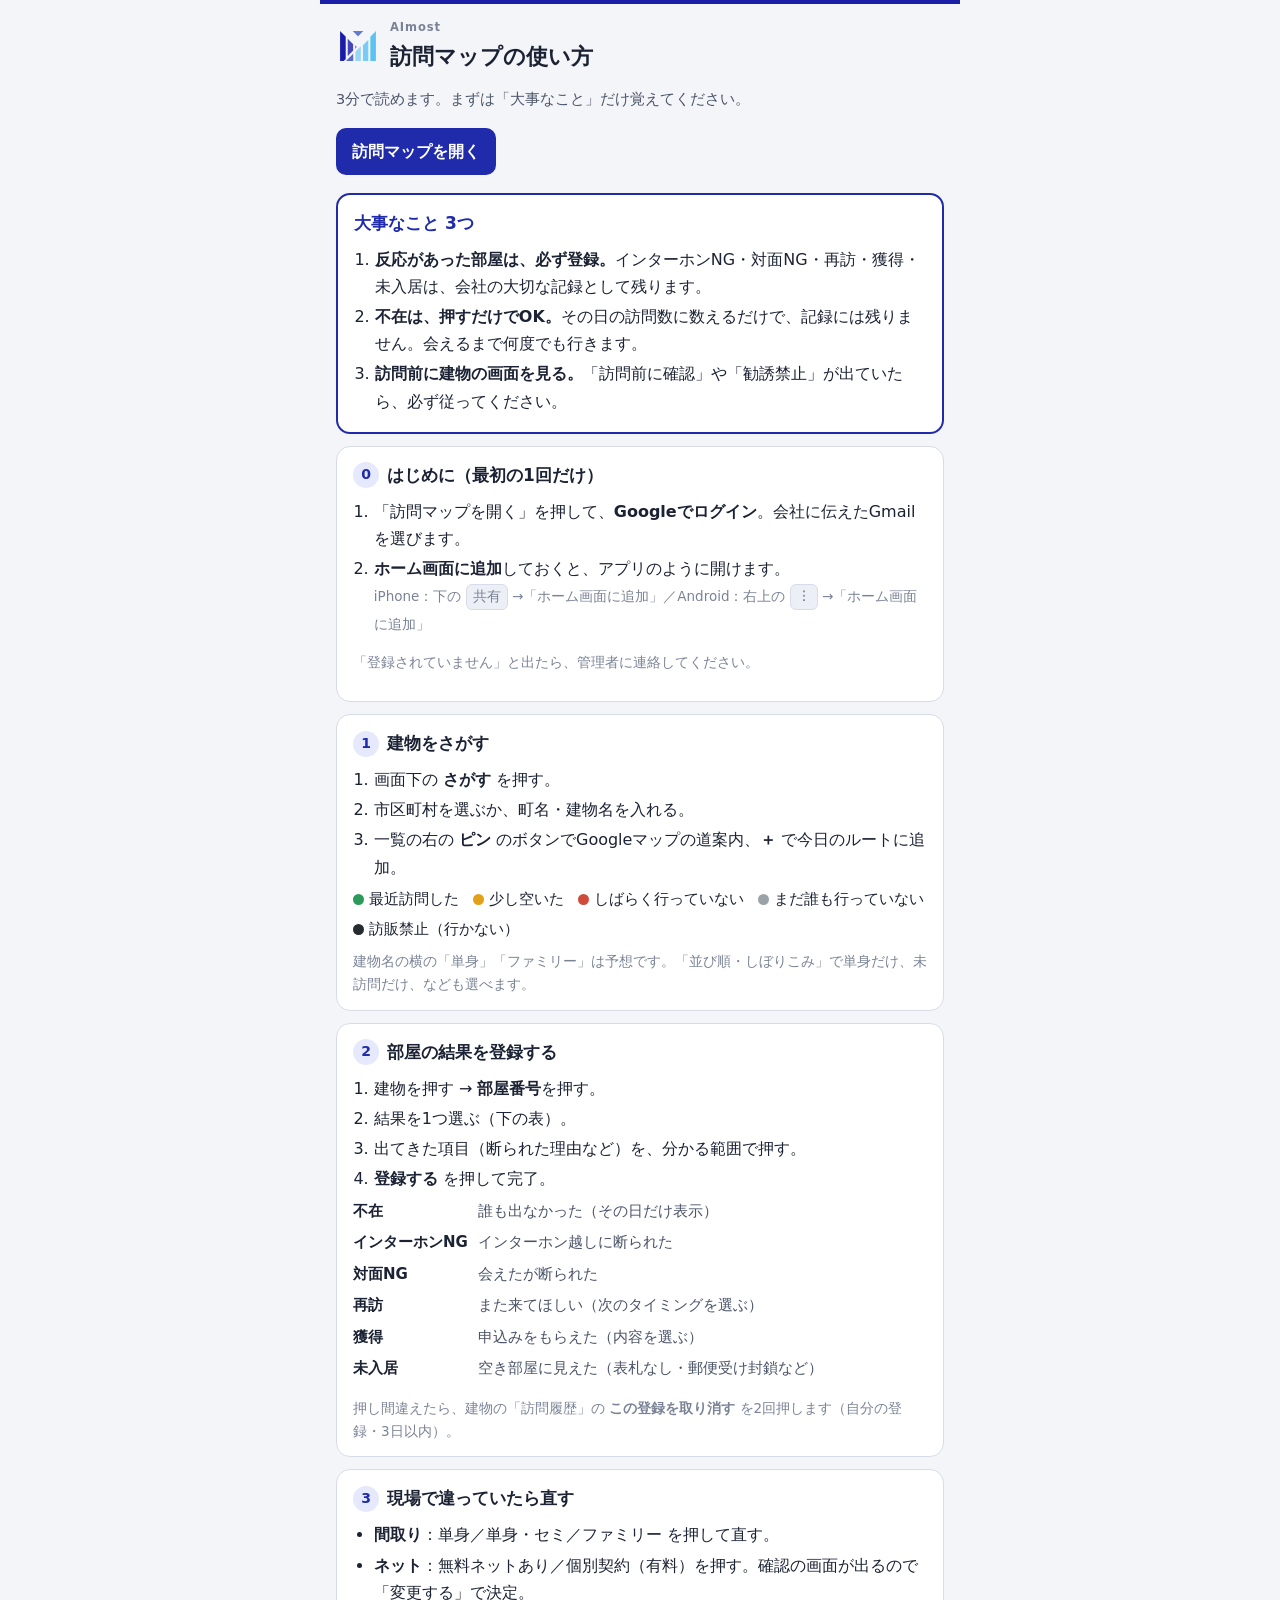
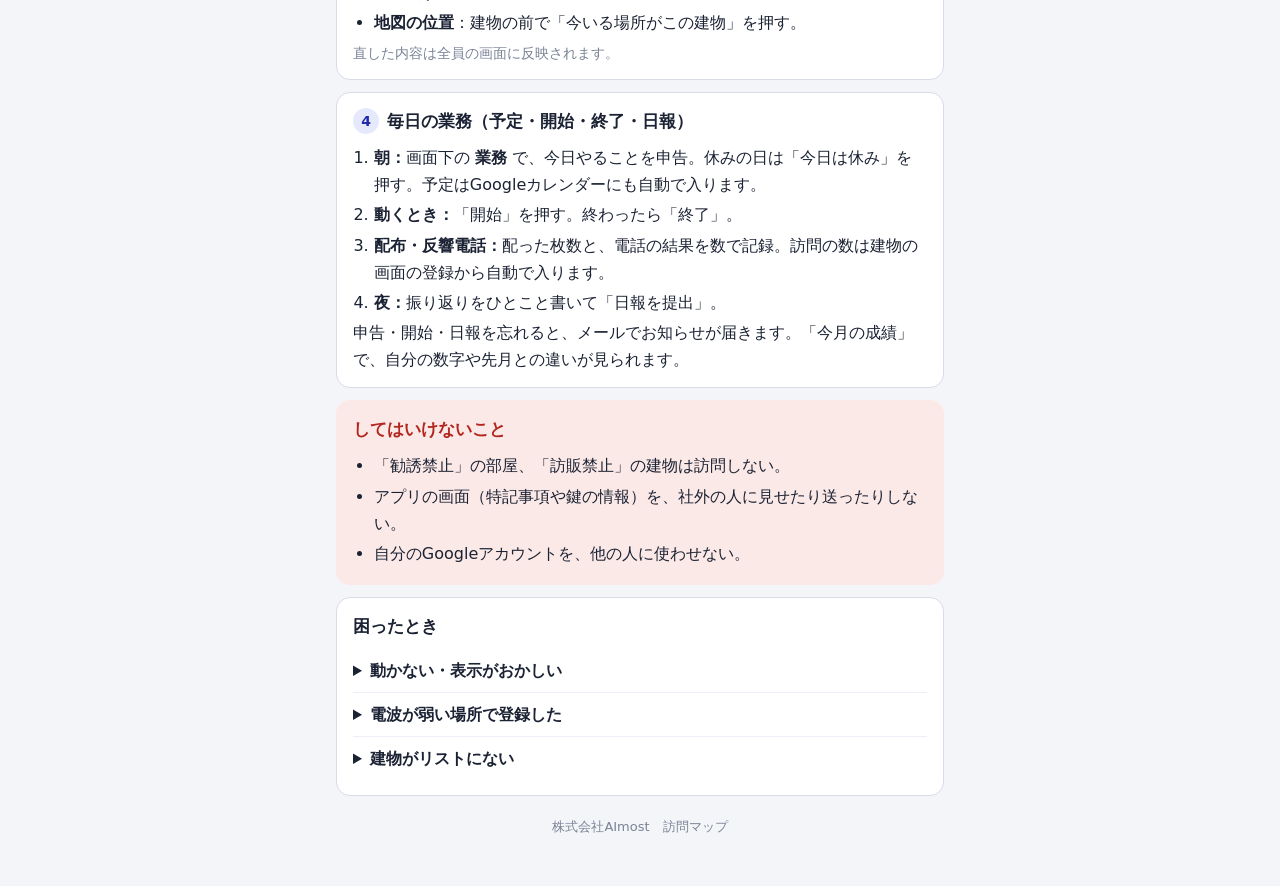
==== guide.html @ fb107559 "「業務」画面を追加：予定申告・開始/終了・今日のお題・配布報告・反響対応・日報・今月の成績・チーム一覧 - 下のメニュー「活動記録」を「業務」に（訪問の明細はその中から開ける） - さがす画面の一番上" ====
<!doctype html>
<html lang="ja">
<head>
<meta charset="utf-8">
<meta name="viewport" content="width=device-width,initial-scale=1,viewport-fit=cover">
<meta name="robots" content="noindex,nofollow">
<meta name="theme-color" content="#1B1FA8">
<link rel="icon" type="image/png" href="img/favicon.png">
<link rel="apple-touch-icon" href="img/apple-touch-icon.png">
<title>訪問マップの使い方</title>
<style>
:root{
  --ink:#1b2233;--ink2:#4a5468;--ink3:#7a8396;--bg:#f4f5f9;--card:#fff;--line:#d8dce8;--soft:#eceff6;
  --accent:#1f2bab;--accent-soft:#e6e9fb;--warn:#b3261e;--warn-soft:#fbe9e7;
  --g:#2b9a5a;--y:#e3a019;--r:#d24a3a;--n:#9aa4a8;--k:#262b2f;
}
@media (prefers-color-scheme:dark){:root:not([data-theme="light"]){
  --ink:#e8ebf4;--ink2:#b6bdcf;--ink3:#8c94a8;--bg:#12151f;--card:#1b2030;--line:#323a52;--soft:#242b3e;
  --accent:#9aa8ff;--accent-soft:#262d57;--warn:#ff8a80;--warn-soft:#3a2220;--k:#dfe5e3;
}}
*{box-sizing:border-box}
body{margin:0;background:var(--bg);color:var(--ink);font-family:"BIZ UDPGothic","Hiragino Sans","Noto Sans JP",system-ui,sans-serif;font-size:16px;line-height:1.7}
main{max-width:640px;margin:0 auto;padding:16px 16px 48px}
h1{font-size:22px;margin:8px 0 2px}
.lead{color:var(--ink2);margin:0 0 16px;font-size:14.5px}
.open{display:flex;gap:8px;flex-wrap:wrap;margin-bottom:18px}
.open a{display:inline-flex;align-items:center;justify-content:center;padding:10px 16px;border-radius:10px;background:var(--accent);color:#fff;text-decoration:none;font-weight:700}
@media (prefers-color-scheme:dark){.open a{color:#10132b}.head img{background:#fff;border-radius:8px;padding:3px}}
.head{display:flex;align-items:center;gap:10px;padding-top:4px;border-top:4px solid #1B1FA8;margin:-16px -16px 8px;padding:14px 16px 4px}
.head img{width:44px;height:38px;object-fit:contain}
.head small{display:block;font-size:11.5px;color:var(--ink3);font-weight:700;letter-spacing:.08em}
.card{background:var(--card);border:1px solid var(--line);border-radius:14px;padding:14px 16px;margin:0 0 12px}
.must{border:2px solid var(--accent)}
.must h2{color:var(--accent)}
h2{font-size:17px;margin:0 0 8px;display:flex;align-items:center;gap:8px}
h2 .n{display:inline-grid;place-items:center;width:26px;height:26px;border-radius:50%;background:var(--accent-soft);color:var(--accent);font-size:14px;flex:none}
ol,ul{margin:0;padding-left:1.3em}
li{margin:3px 0}
b{font-weight:700}
.muted{color:var(--ink3);font-size:13.5px}
.res{display:grid;grid-template-columns:auto 1fr;gap:6px 10px;margin-top:6px;font-size:15px}
.res dt{font-weight:700;white-space:nowrap}
.res dd{margin:0;color:var(--ink2)}
.dots{display:flex;flex-wrap:wrap;gap:6px 14px;margin-top:6px;font-size:14.5px}
.dot{display:inline-block;width:11px;height:11px;border-radius:50%;margin-right:5px;vertical-align:-1px}
.stop{background:var(--warn-soft);border-color:transparent}
.stop h2{color:var(--warn)}
details{border-top:1px solid var(--soft);padding:8px 0}
details:first-of-type{border-top:0}
summary{cursor:pointer;font-weight:700}
.key{display:inline-block;padding:0 6px;border:1px solid var(--line);border-radius:6px;background:var(--soft);font-size:14px}
footer{color:var(--ink3);font-size:13px;text-align:center;margin-top:20px}
</style>
</head>
<body>
<main>
  <div class="head"><img src="img/mark.png" alt="AImost"><div><small>AImost</small><h1 style="margin:0">訪問マップの使い方</h1></div></div>
  <p class="lead">3分で読めます。まずは「大事なこと」だけ覚えてください。</p>
  <div class="open"><a href="./">訪問マップを開く</a></div>

  <section class="card must">
    <h2>大事なこと 3つ</h2>
    <ol>
      <li><b>反応があった部屋は、必ず登録。</b>インターホンNG・対面NG・再訪・獲得・未入居は、会社の大切な記録として残ります。</li>
      <li><b>不在は、押すだけでOK。</b>その日の訪問数に数えるだけで、記録には残りません。会えるまで何度でも行きます。</li>
      <li><b>訪問前に建物の画面を見る。</b>「訪問前に確認」や「勧誘禁止」が出ていたら、必ず従ってください。</li>
    </ol>
  </section>

  <section class="card">
    <h2><span class="n">0</span>はじめに（最初の1回だけ）</h2>
    <ol>
      <li>「訪問マップを開く」を押して、<b>Googleでログイン</b>。会社に伝えたGmailを選びます。</li>
      <li><b>ホーム画面に追加</b>しておくと、アプリのように開けます。<br>
        <span class="muted">iPhone：下の <span class="key">共有</span> →「ホーム画面に追加」／Android：右上の <span class="key">︙</span> →「ホーム画面に追加」</span></li>
    </ol>
    <p class="muted">「登録されていません」と出たら、管理者に連絡してください。</p>
  </section>

  <section class="card">
    <h2><span class="n">1</span>建物をさがす</h2>
    <ol>
      <li>画面下の <b>さがす</b> を押す。</li>
      <li>市区町村を選ぶか、町名・建物名を入れる。</li>
      <li>一覧の右の <b>ピン</b> のボタンでGoogleマップの道案内、<b>＋</b> で今日のルートに追加。</li>
    </ol>
    <div class="dots">
      <span><i class="dot" style="background:var(--g)"></i>最近訪問した</span>
      <span><i class="dot" style="background:var(--y)"></i>少し空いた</span>
      <span><i class="dot" style="background:var(--r)"></i>しばらく行っていない</span>
      <span><i class="dot" style="background:var(--n)"></i>まだ誰も行っていない</span>
      <span><i class="dot" style="background:var(--k)"></i>訪販禁止（行かない）</span>
    </div>
    <p class="muted" style="margin:8px 0 0">建物名の横の「単身」「ファミリー」は予想です。「並び順・しぼりこみ」で単身だけ、未訪問だけ、なども選べます。</p>
  </section>

  <section class="card">
    <h2><span class="n">2</span>部屋の結果を登録する</h2>
    <ol>
      <li>建物を押す → <b>部屋番号</b>を押す。</li>
      <li>結果を1つ選ぶ（下の表）。</li>
      <li>出てきた項目（断られた理由など）を、分かる範囲で押す。</li>
      <li><b>登録する</b> を押して完了。</li>
    </ol>
    <dl class="res">
      <dt>不在</dt><dd>誰も出なかった（その日だけ表示）</dd>
      <dt>インターホンNG</dt><dd>インターホン越しに断られた</dd>
      <dt>対面NG</dt><dd>会えたが断られた</dd>
      <dt>再訪</dt><dd>また来てほしい（次のタイミングを選ぶ）</dd>
      <dt>獲得</dt><dd>申込みをもらえた（内容を選ぶ）</dd>
      <dt>未入居</dt><dd>空き部屋に見えた（表札なし・郵便受け封鎖など）</dd>
    </dl>
    <p class="muted" style="margin:8px 0 0">押し間違えたら、建物の「訪問履歴」の <b>この登録を取り消す</b> を2回押します（自分の登録・3日以内）。</p>
  </section>

  <section class="card">
    <h2><span class="n">3</span>現場で違っていたら直す</h2>
    <ul>
      <li><b>間取り</b>：単身／単身・セミ／ファミリー を押して直す。</li>
      <li><b>ネット</b>：無料ネットあり／個別契約（有料）を押す。確認の画面が出るので「変更する」で決定。</li>
      <li><b>地図の位置</b>：建物の前で「今いる場所がこの建物」を押す。</li>
    </ul>
    <p class="muted" style="margin:6px 0 0">直した内容は全員の画面に反映されます。</p>
  </section>

  <section class="card">
    <h2><span class="n">4</span>毎日の業務（予定・開始・終了・日報）</h2>
    <ol>
      <li><b>朝：</b>画面下の <b>業務</b> で、今日やることを申告。休みの日は「今日は休み」を押す。予定はGoogleカレンダーにも自動で入ります。</li>
      <li><b>動くとき：</b>「開始」を押す。終わったら「終了」。</li>
      <li><b>配布・反響電話：</b>配った枚数と、電話の結果を数で記録。訪問の数は建物の画面の登録から自動で入ります。</li>
      <li><b>夜：</b>振り返りをひとこと書いて「日報を提出」。</li>
    </ol>
    <p style="margin:0">申告・開始・日報を忘れると、メールでお知らせが届きます。「今月の成績」で、自分の数字や先月との違いが見られます。</p>
  </section>

  <section class="card stop">
    <h2>してはいけないこと</h2>
    <ul>
      <li>「勧誘禁止」の部屋、「訪販禁止」の建物は訪問しない。</li>
      <li>アプリの画面（特記事項や鍵の情報）を、社外の人に見せたり送ったりしない。</li>
      <li>自分のGoogleアカウントを、他の人に使わせない。</li>
    </ul>
  </section>

  <section class="card">
    <h2>困ったとき</h2>
    <details><summary>動かない・表示がおかしい</summary><p class="muted">アプリを一度閉じて、開き直してください。直らなければ管理者へ。</p></details>
    <details><summary>電波が弱い場所で登録した</summary><p class="muted">アプリを開いたままにしておけば、電波が戻ったときに送られます。すぐに閉じた場合は、あとで建物の画面を開いて、登録が残っているか確かめてください。</p></details>
    <details><summary>建物がリストにない</summary><p class="muted">リストは毎月更新されます。見つからない建物は、管理者に建物名と住所を伝えてください。</p></details>
  </section>

  <footer>株式会社AImost　訪問マップ</footer>
</main>
</body>
</html>
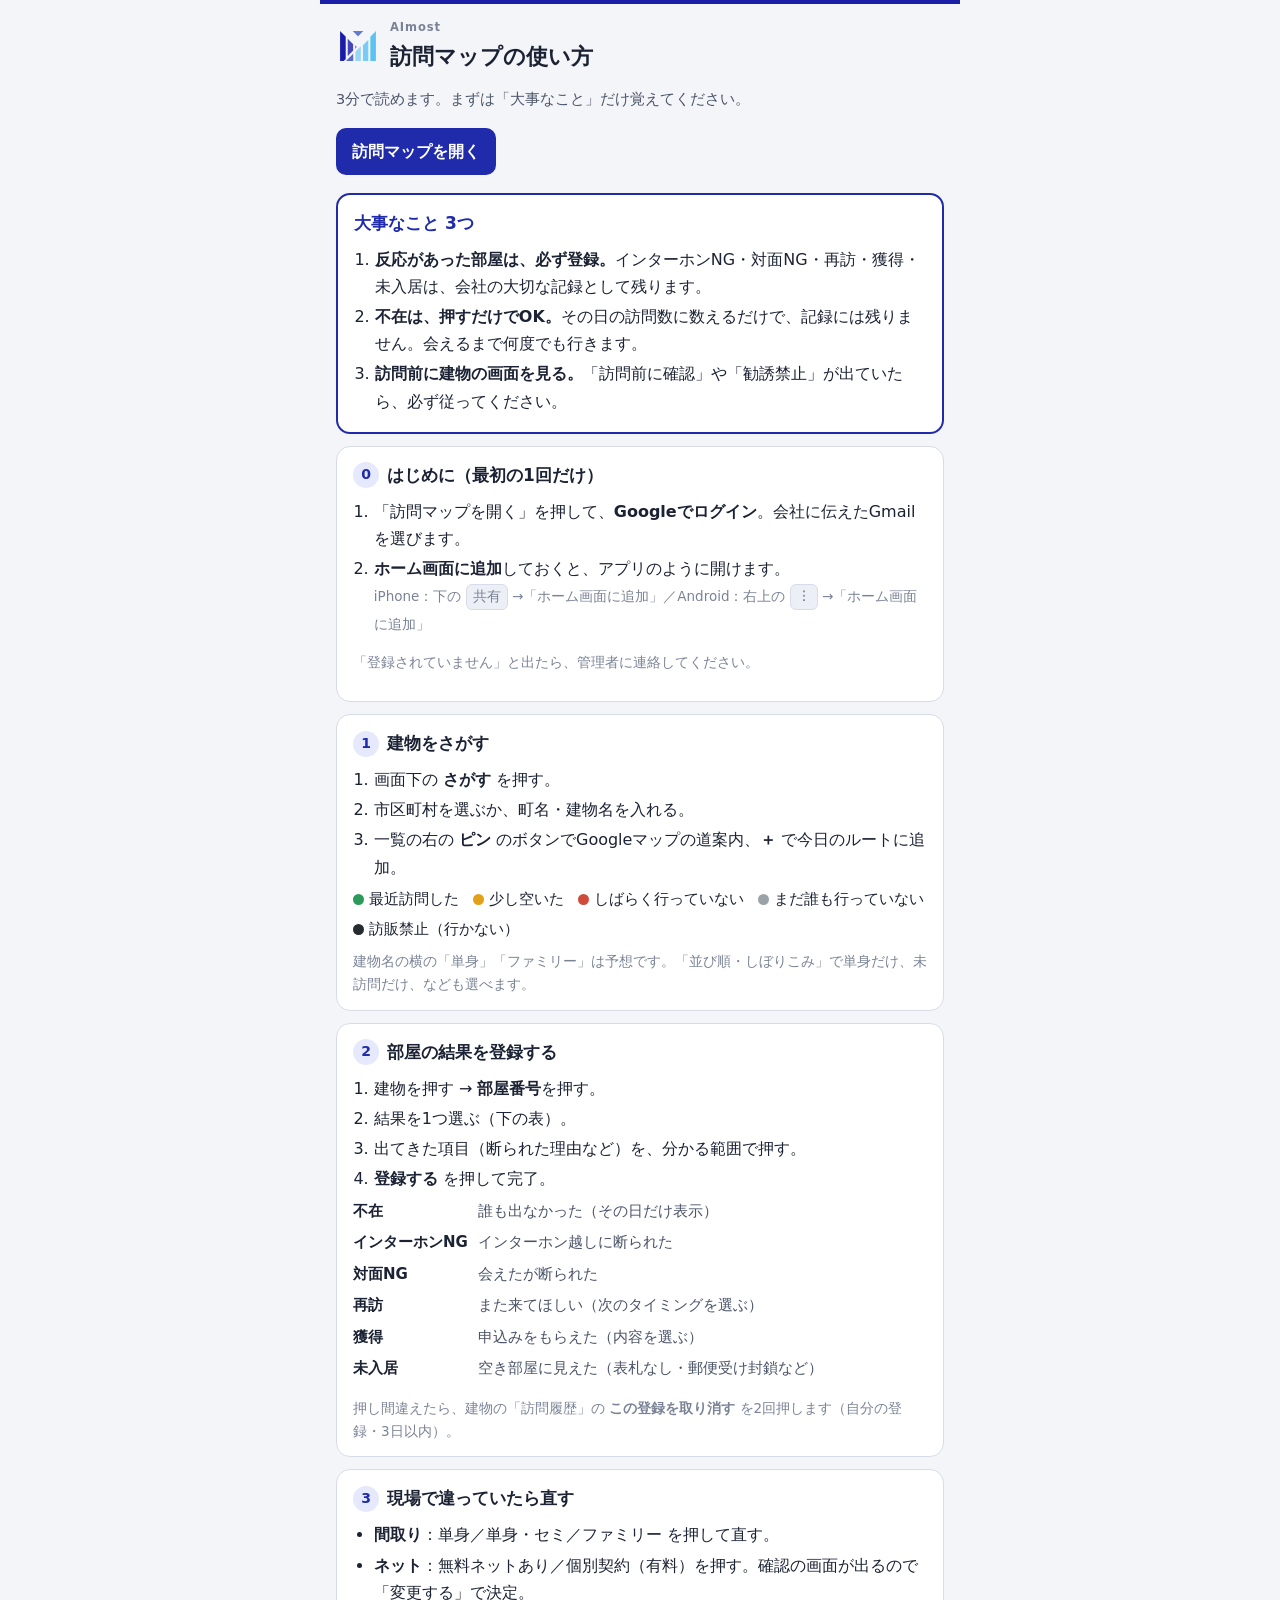
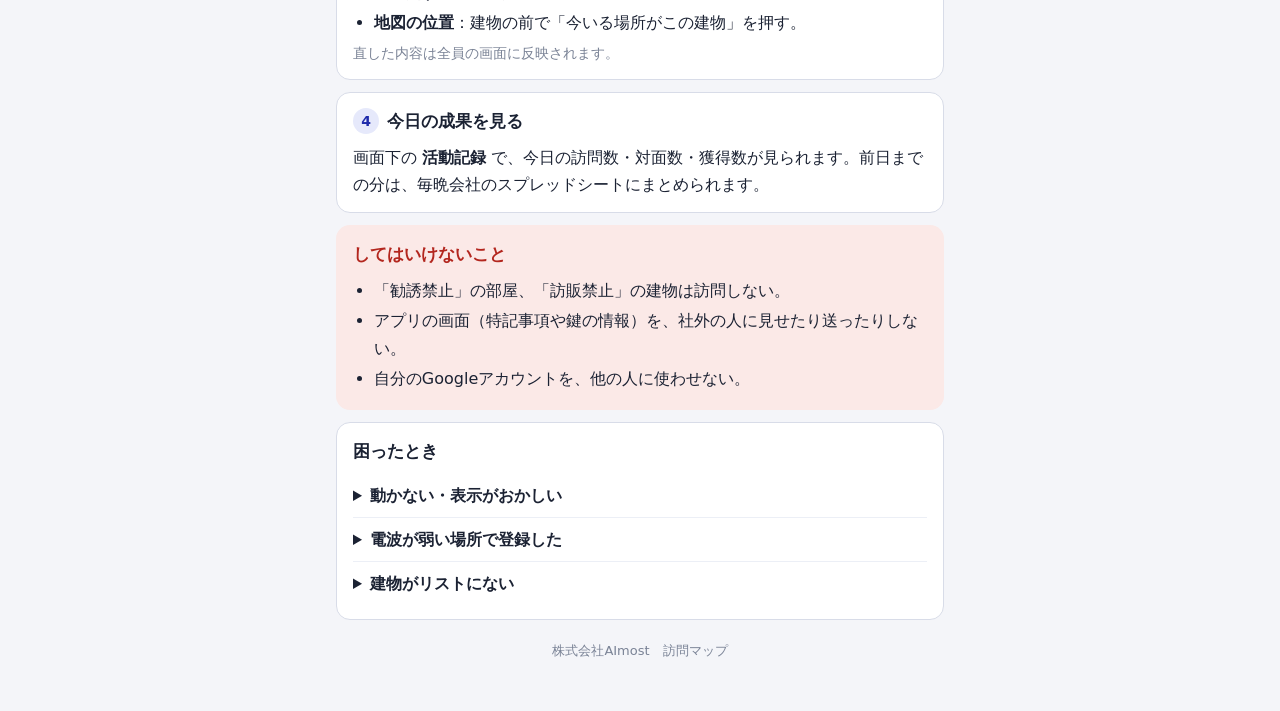
==== commit 9bd25e90: "「業務」画面を訪問マップから外して元に戻す（業務管理は別のアプリとして作り直すため） Co-Authored-By: Claude Opus 5.5 <noreply@anthropic.com> C" ====
--- a/guide.html
+++ b/guide.html
@@ -124,14 +124,8 @@
   </section>
 
   <section class="card">
-    <h2><span class="n">4</span>毎日の業務（予定・開始・終了・日報）</h2>
-    <ol>
-      <li><b>朝：</b>画面下の <b>業務</b> で、今日やることを申告。休みの日は「今日は休み」を押す。予定はGoogleカレンダーにも自動で入ります。</li>
-      <li><b>動くとき：</b>「開始」を押す。終わったら「終了」。</li>
-      <li><b>配布・反響電話：</b>配った枚数と、電話の結果を数で記録。訪問の数は建物の画面の登録から自動で入ります。</li>
-      <li><b>夜：</b>振り返りをひとこと書いて「日報を提出」。</li>
-    </ol>
-    <p style="margin:0">申告・開始・日報を忘れると、メールでお知らせが届きます。「今月の成績」で、自分の数字や先月との違いが見られます。</p>
+    <h2><span class="n">4</span>今日の成果を見る</h2>
+    <p style="margin:0">画面下の <b>活動記録</b> で、今日の訪問数・対面数・獲得数が見られます。前日までの分は、毎晩会社のスプレッドシートにまとめられます。</p>
   </section>
 
   <section class="card stop">
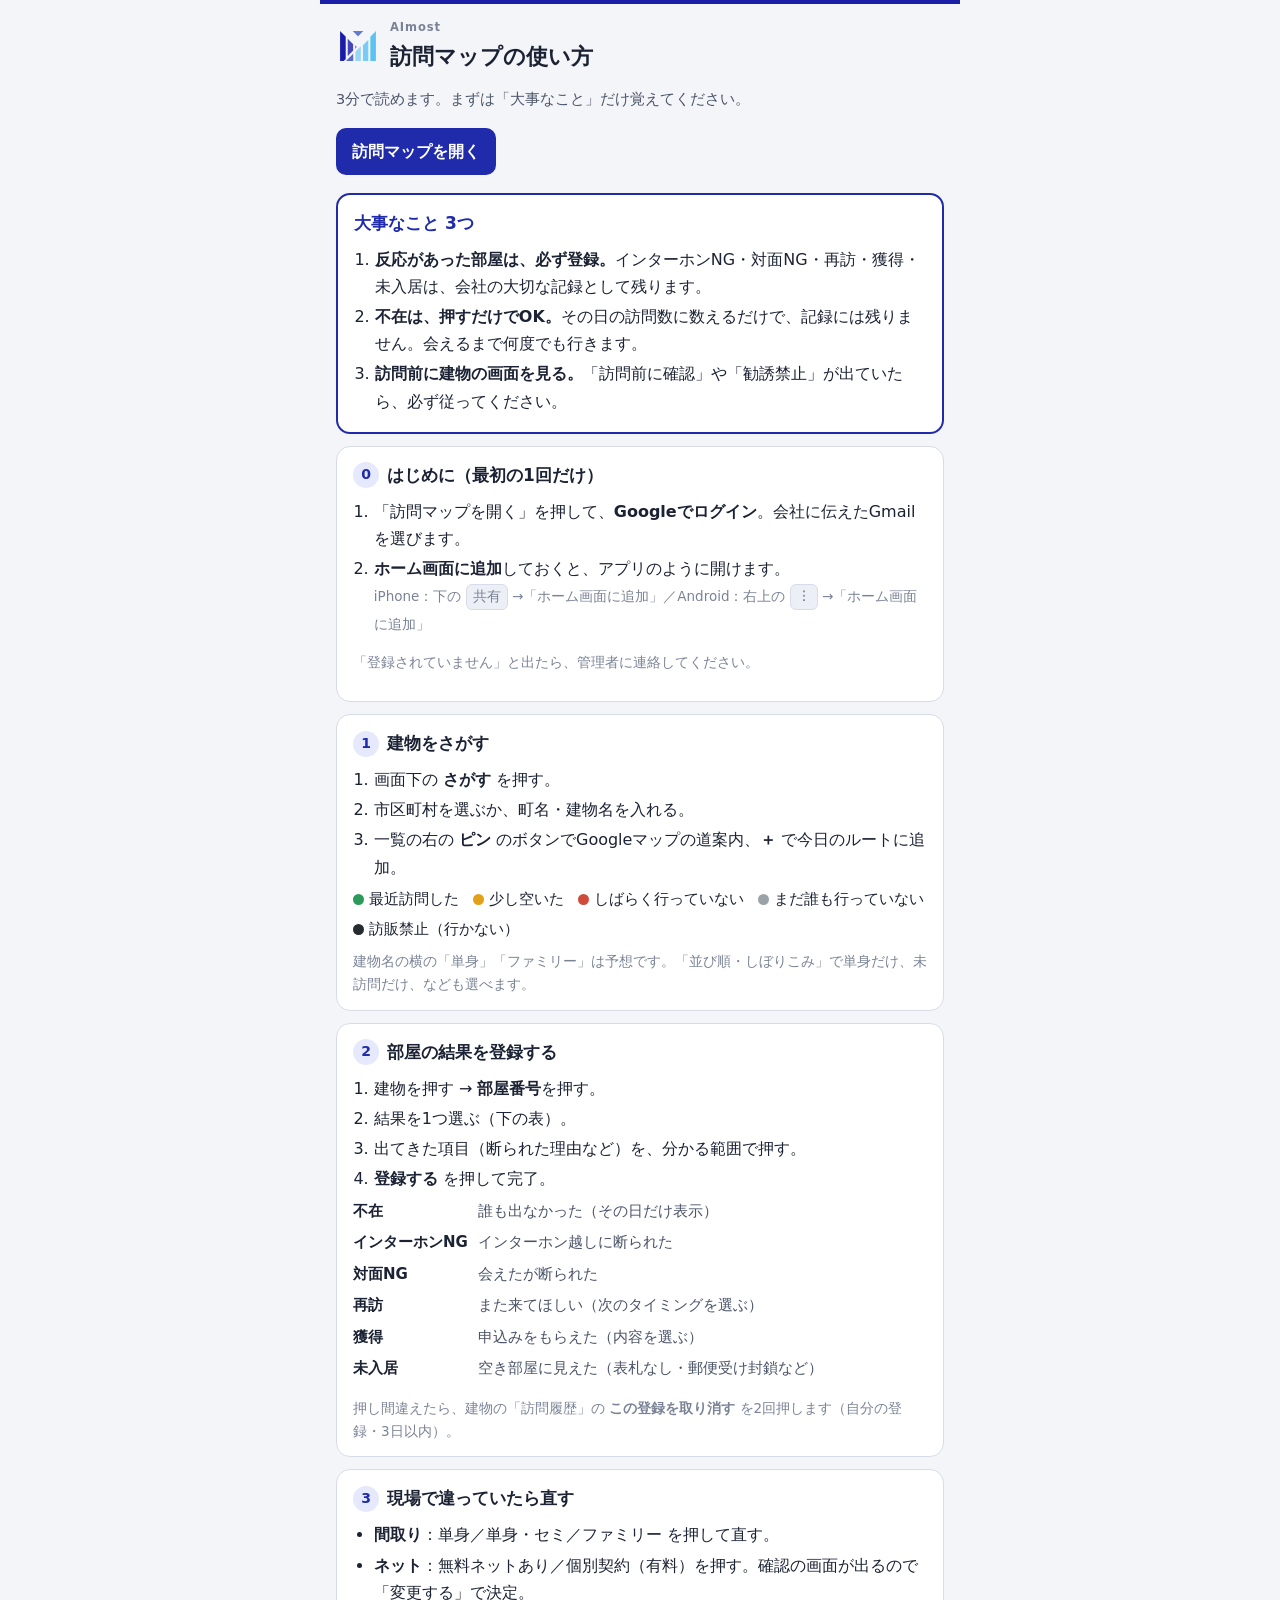
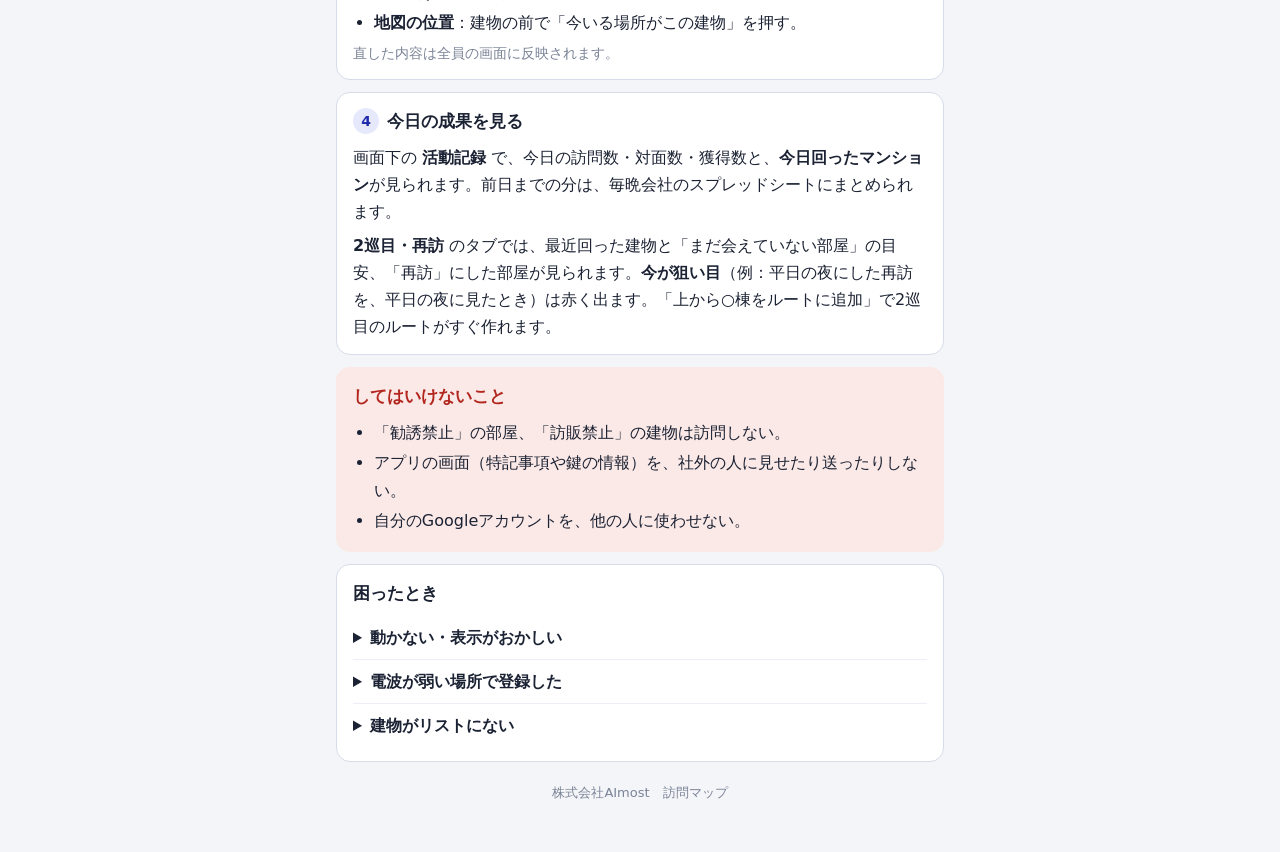
==== commit 0d055ab7: "活動記録に「回ったマンション」と「2巡目・再訪」（今が狙い目の再訪のお知らせ付き） Co-Authored-By: Claude Opus 5.5 <noreply@anthropic.com> Cl" ====
--- a/guide.html
+++ b/guide.html
@@ -125,7 +125,8 @@
 
   <section class="card">
     <h2><span class="n">4</span>今日の成果を見る</h2>
-    <p style="margin:0">画面下の <b>活動記録</b> で、今日の訪問数・対面数・獲得数が見られます。前日までの分は、毎晩会社のスプレッドシートにまとめられます。</p>
+    <p style="margin:0">画面下の <b>活動記録</b> で、今日の訪問数・対面数・獲得数と、<b>今日回ったマンション</b>が見られます。前日までの分は、毎晩会社のスプレッドシートにまとめられます。</p>
+    <p style="margin:6px 0 0"><b>2巡目・再訪</b> のタブでは、最近回った建物と「まだ会えていない部屋」の目安、「再訪」にした部屋が見られます。<b>今が狙い目</b>（例：平日の夜にした再訪を、平日の夜に見たとき）は赤く出ます。「上から○棟をルートに追加」で2巡目のルートがすぐ作れます。</p>
   </section>
 
   <section class="card stop">
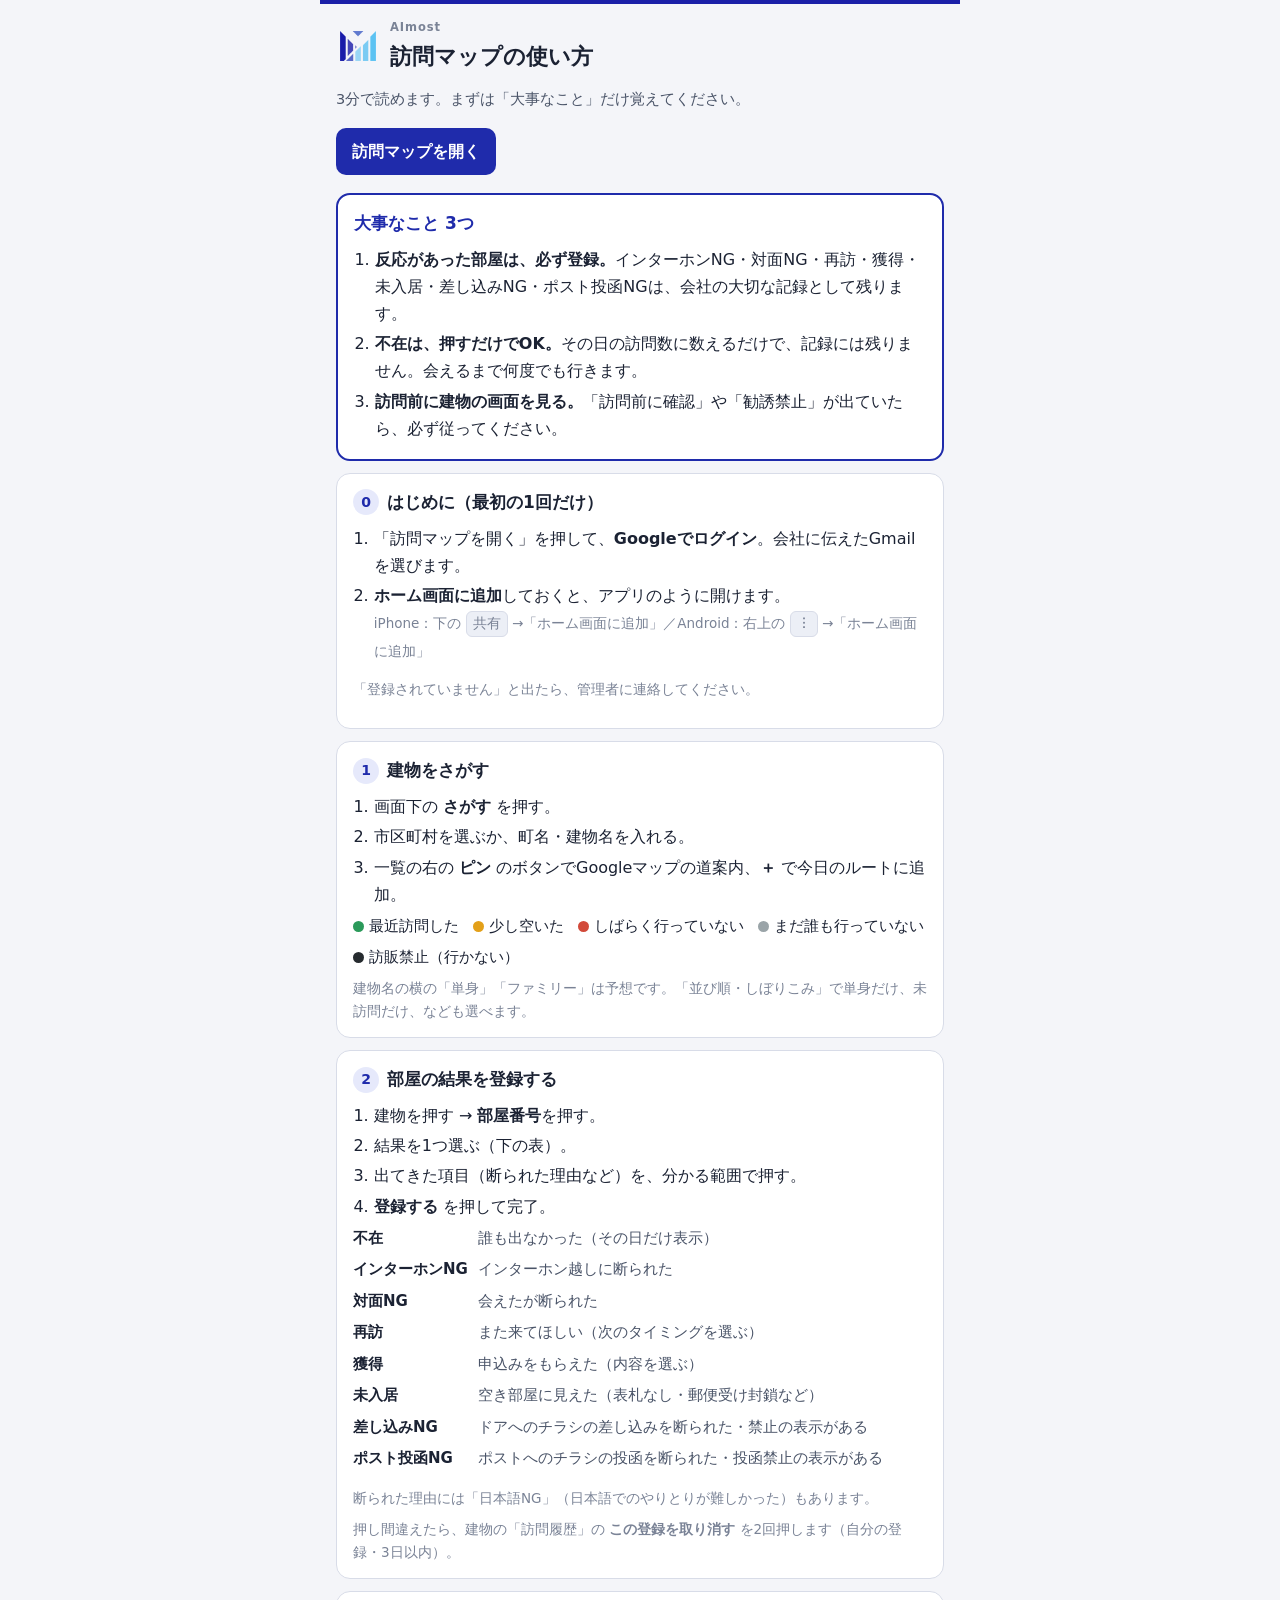
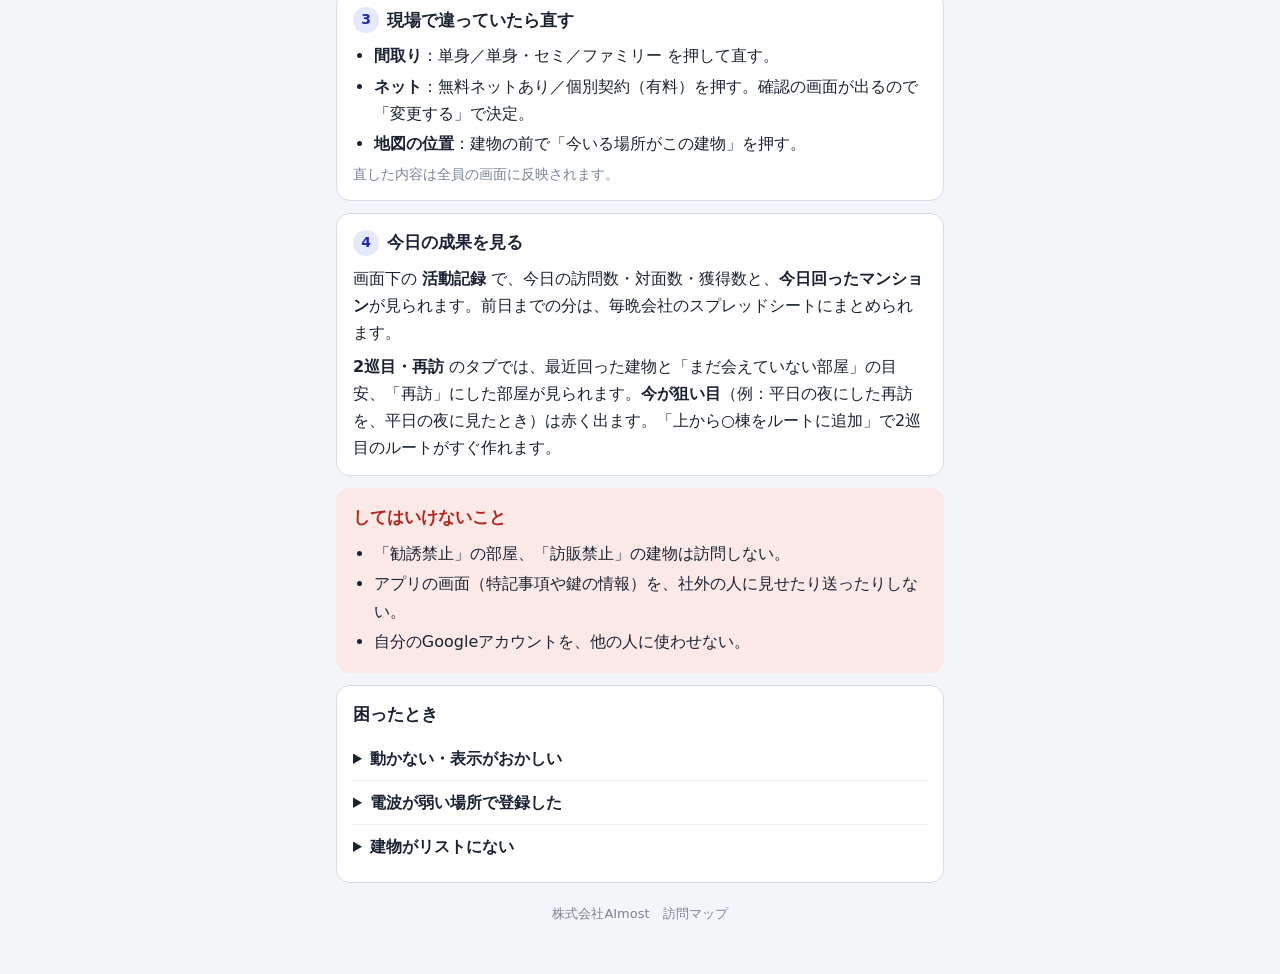
==== commit 567666ed: "結果登録に「差し込みNG」「ポスト投函NG」を追加、断られた理由に「日本語NG」を追加（活動の表・使い方・毎晩の書き写しも） Co-Authored-By: Claude Opus 5.5 <nore" ====
--- a/guide.html
+++ b/guide.html
@@ -61,7 +61,7 @@
   <section class="card must">
     <h2>大事なこと 3つ</h2>
     <ol>
-      <li><b>反応があった部屋は、必ず登録。</b>インターホンNG・対面NG・再訪・獲得・未入居は、会社の大切な記録として残ります。</li>
+      <li><b>反応があった部屋は、必ず登録。</b>インターホンNG・対面NG・再訪・獲得・未入居・差し込みNG・ポスト投函NGは、会社の大切な記録として残ります。</li>
       <li><b>不在は、押すだけでOK。</b>その日の訪問数に数えるだけで、記録には残りません。会えるまで何度でも行きます。</li>
       <li><b>訪問前に建物の画面を見る。</b>「訪問前に確認」や「勧誘禁止」が出ていたら、必ず従ってください。</li>
     </ol>
@@ -109,7 +109,10 @@
       <dt>再訪</dt><dd>また来てほしい（次のタイミングを選ぶ）</dd>
       <dt>獲得</dt><dd>申込みをもらえた（内容を選ぶ）</dd>
       <dt>未入居</dt><dd>空き部屋に見えた（表札なし・郵便受け封鎖など）</dd>
+      <dt>差し込みNG</dt><dd>ドアへのチラシの差し込みを断られた・禁止の表示がある</dd>
+      <dt>ポスト投函NG</dt><dd>ポストへのチラシの投函を断られた・投函禁止の表示がある</dd>
     </dl>
+    <p class="muted" style="margin:6px 0 0">断られた理由には「日本語NG」（日本語でのやりとりが難しかった）もあります。</p>
     <p class="muted" style="margin:8px 0 0">押し間違えたら、建物の「訪問履歴」の <b>この登録を取り消す</b> を2回押します（自分の登録・3日以内）。</p>
   </section>
 
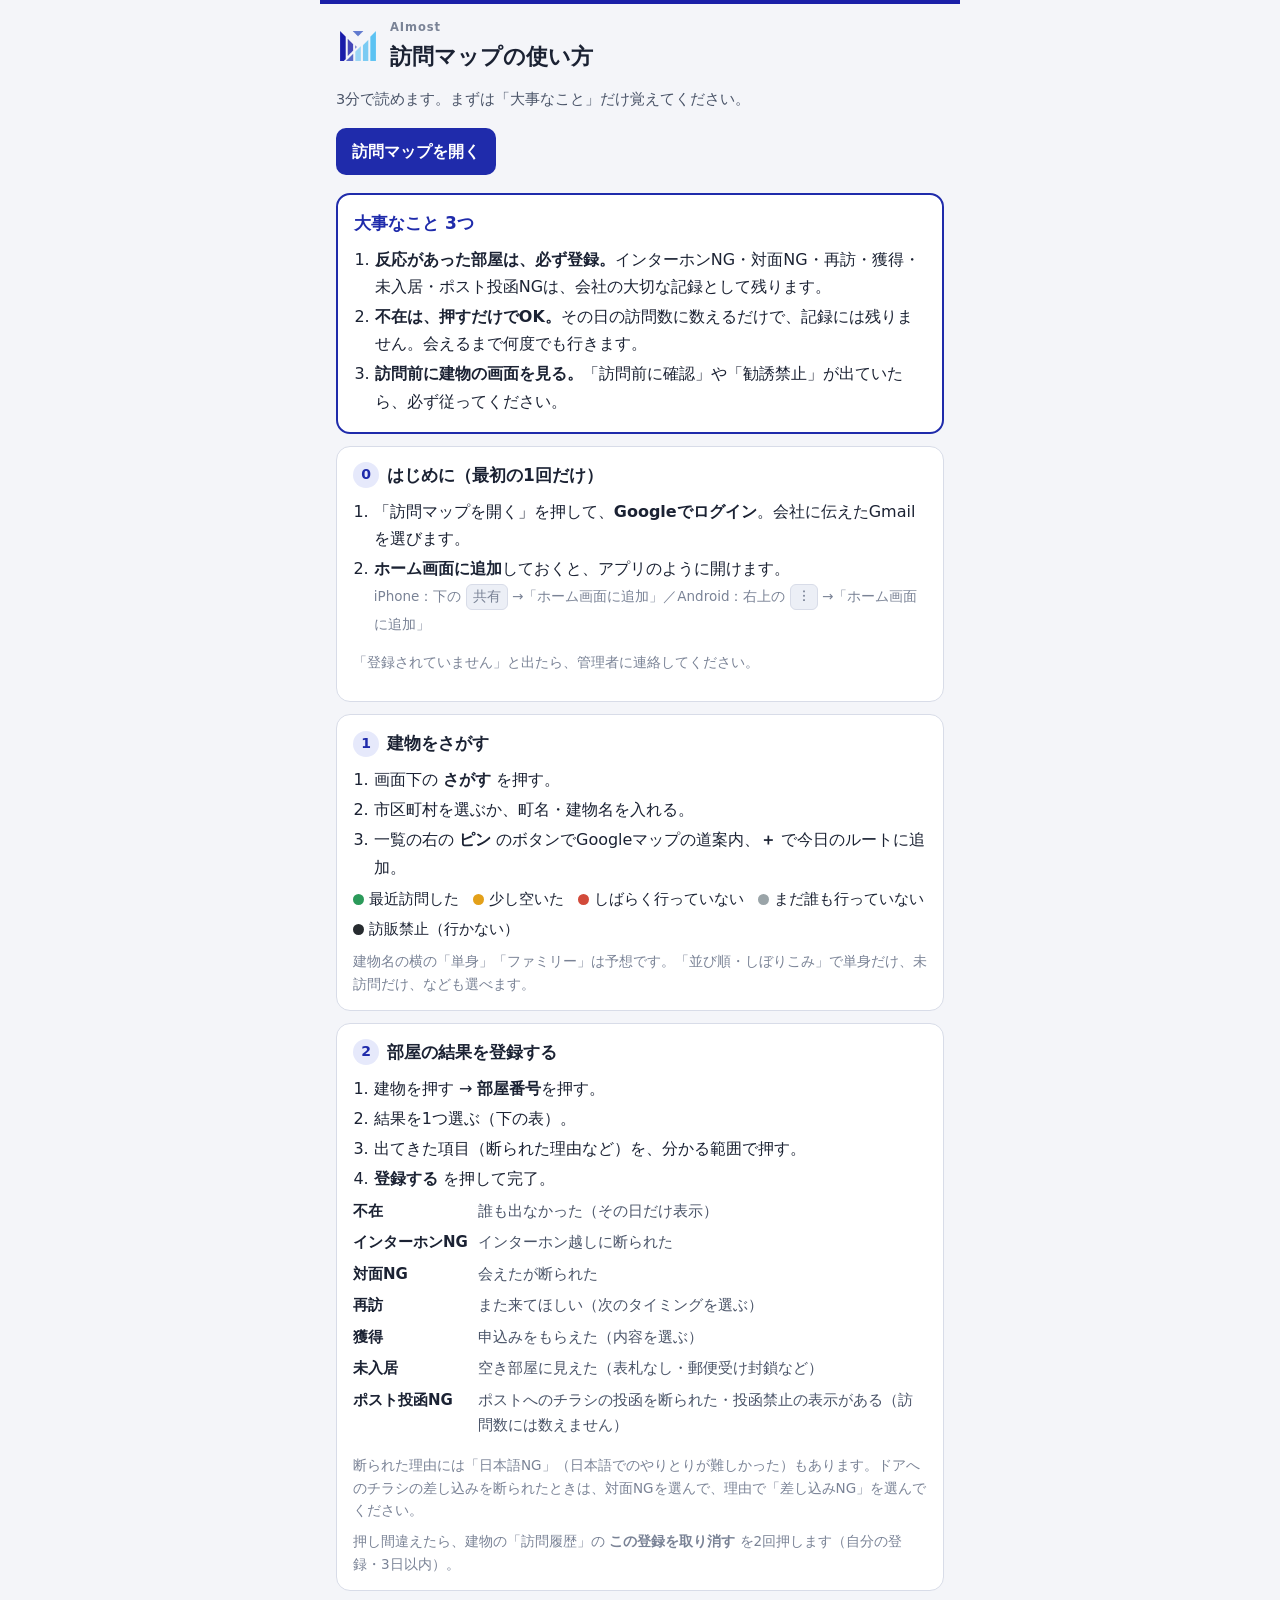
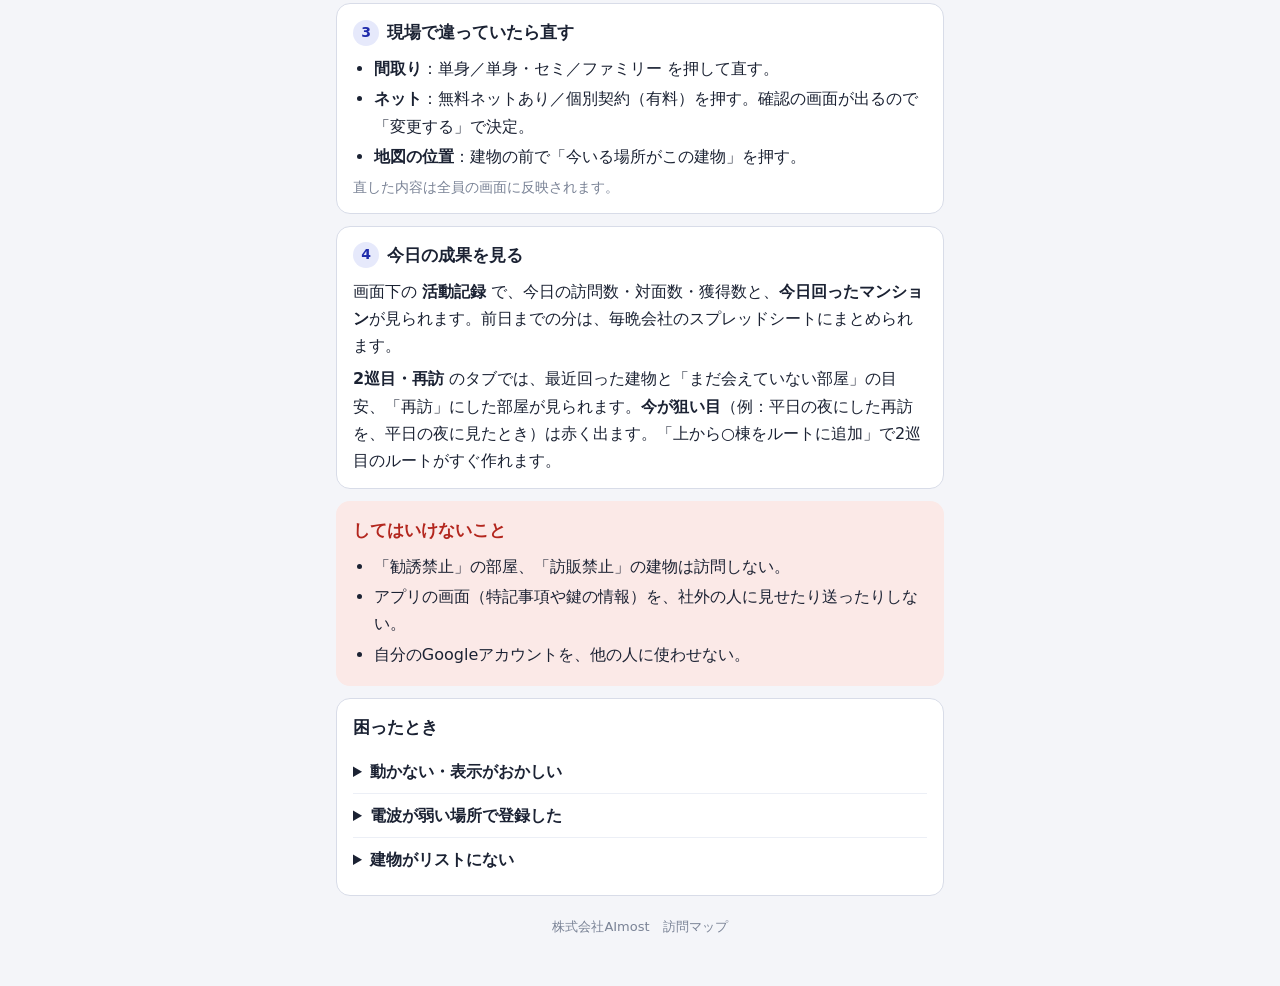
==== commit 2f547daa: "ポスト投函NGは訪問数に数えない。差し込みNGは結果ではなく対面NGの理由の中へ Co-Authored-By: Claude Opus 5.5 <noreply@anthropic.com> Cla" ====
--- a/guide.html
+++ b/guide.html
@@ -61,7 +61,7 @@
   <section class="card must">
     <h2>大事なこと 3つ</h2>
     <ol>
-      <li><b>反応があった部屋は、必ず登録。</b>インターホンNG・対面NG・再訪・獲得・未入居・差し込みNG・ポスト投函NGは、会社の大切な記録として残ります。</li>
+      <li><b>反応があった部屋は、必ず登録。</b>インターホンNG・対面NG・再訪・獲得・未入居・ポスト投函NGは、会社の大切な記録として残ります。</li>
       <li><b>不在は、押すだけでOK。</b>その日の訪問数に数えるだけで、記録には残りません。会えるまで何度でも行きます。</li>
       <li><b>訪問前に建物の画面を見る。</b>「訪問前に確認」や「勧誘禁止」が出ていたら、必ず従ってください。</li>
     </ol>
@@ -109,10 +109,9 @@
       <dt>再訪</dt><dd>また来てほしい（次のタイミングを選ぶ）</dd>
       <dt>獲得</dt><dd>申込みをもらえた（内容を選ぶ）</dd>
       <dt>未入居</dt><dd>空き部屋に見えた（表札なし・郵便受け封鎖など）</dd>
-      <dt>差し込みNG</dt><dd>ドアへのチラシの差し込みを断られた・禁止の表示がある</dd>
-      <dt>ポスト投函NG</dt><dd>ポストへのチラシの投函を断られた・投函禁止の表示がある</dd>
+      <dt>ポスト投函NG</dt><dd>ポストへのチラシの投函を断られた・投函禁止の表示がある（訪問数には数えません）</dd>
     </dl>
-    <p class="muted" style="margin:6px 0 0">断られた理由には「日本語NG」（日本語でのやりとりが難しかった）もあります。</p>
+    <p class="muted" style="margin:6px 0 0">断られた理由には「日本語NG」（日本語でのやりとりが難しかった）もあります。ドアへのチラシの差し込みを断られたときは、対面NGを選んで、理由で「差し込みNG」を選んでください。</p>
     <p class="muted" style="margin:8px 0 0">押し間違えたら、建物の「訪問履歴」の <b>この登録を取り消す</b> を2回押します（自分の登録・3日以内）。</p>
   </section>
 
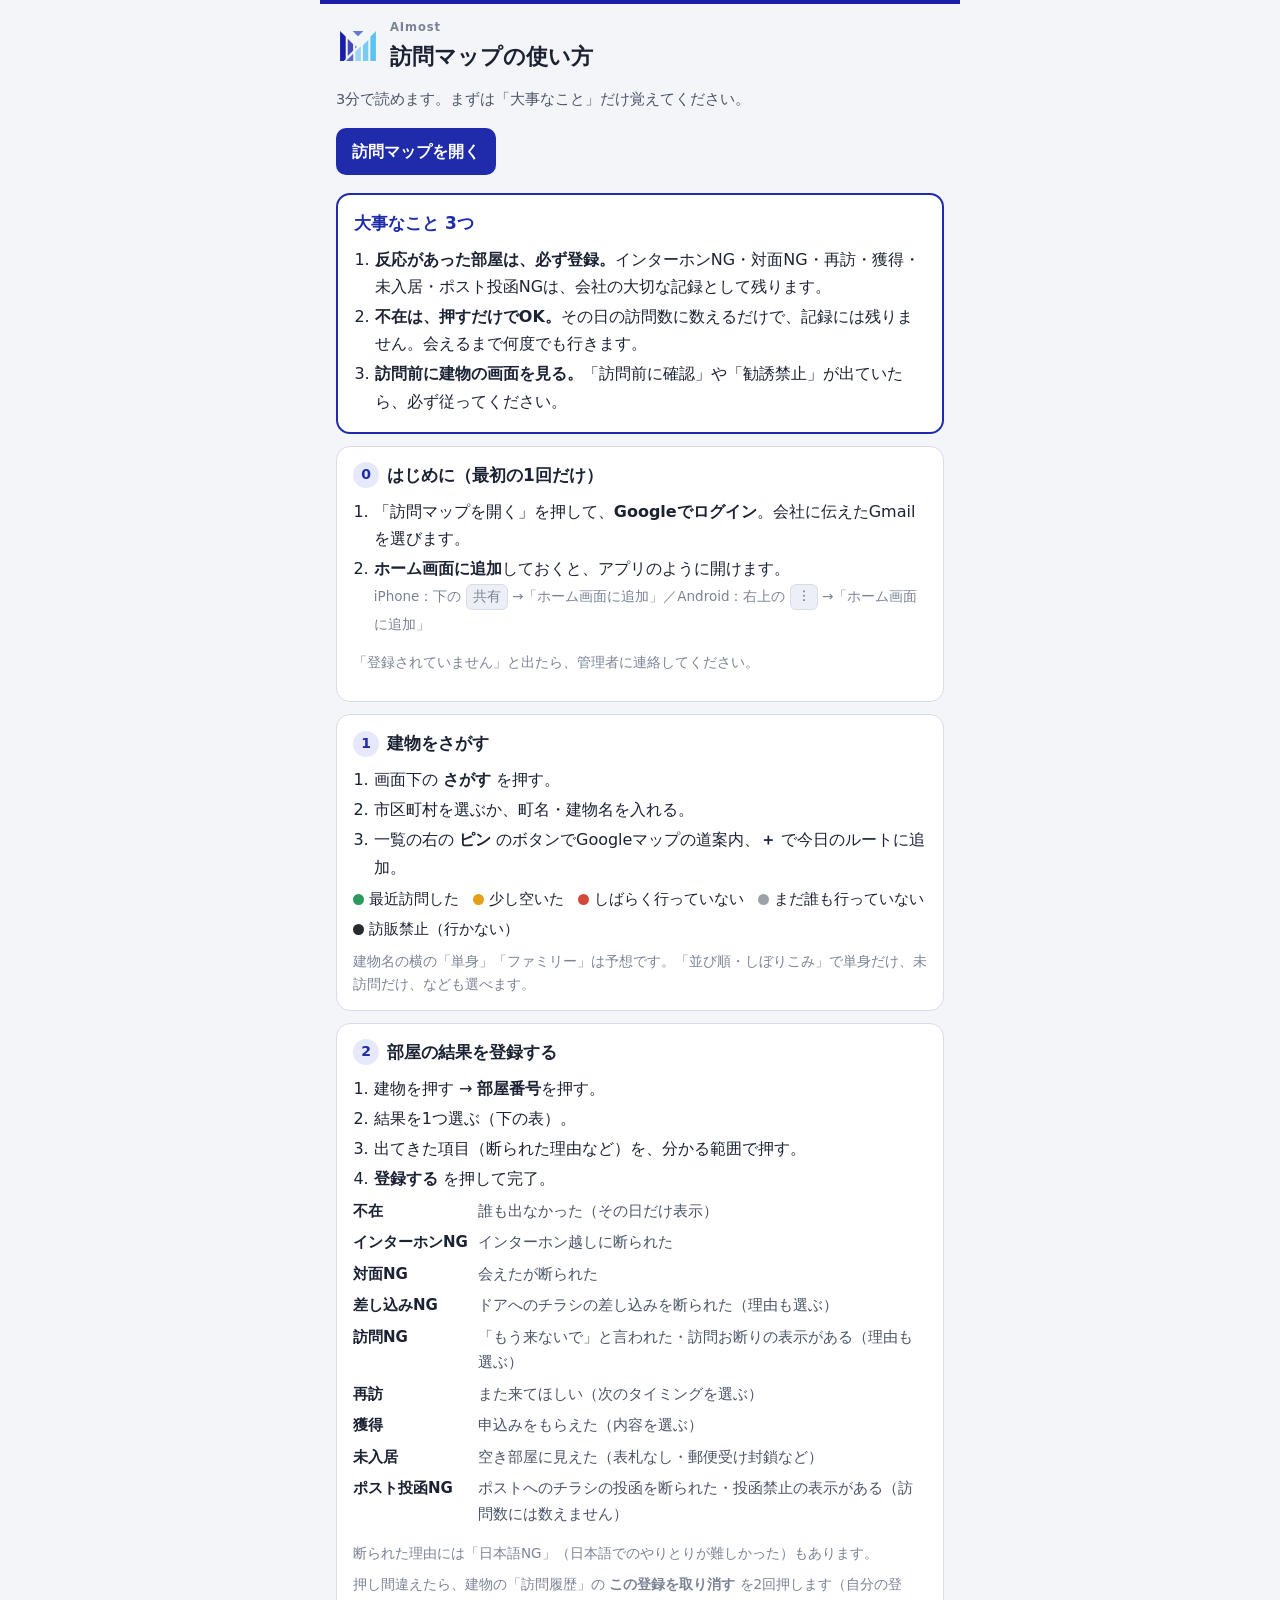
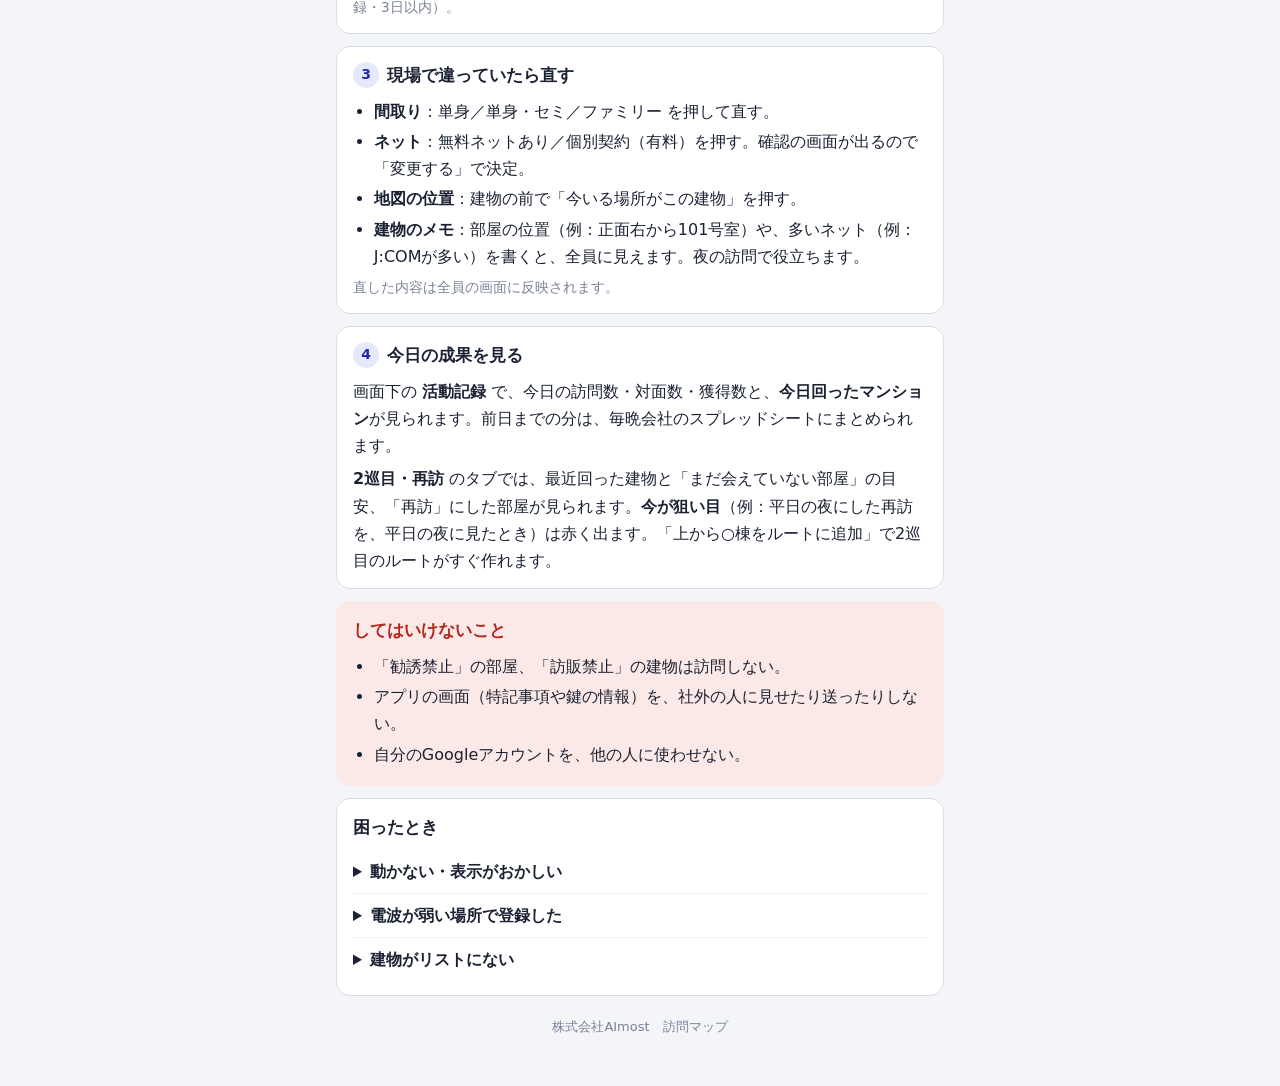
==== commit a2ff3787: "差し込みNG・訪問NGを結果に（理由つき）、建物のメモ（部屋の位置・ネットの傾向）、聞いたネットの集計、無料ネット物件は最初から出さない、現在地の青い点を大きく・歩くとついてくる、一覧をマイマップ用に" ====
--- a/guide.html
+++ b/guide.html
@@ -106,12 +106,14 @@
       <dt>不在</dt><dd>誰も出なかった（その日だけ表示）</dd>
       <dt>インターホンNG</dt><dd>インターホン越しに断られた</dd>
       <dt>対面NG</dt><dd>会えたが断られた</dd>
+      <dt>差し込みNG</dt><dd>ドアへのチラシの差し込みを断られた（理由も選ぶ）</dd>
+      <dt>訪問NG</dt><dd>「もう来ないで」と言われた・訪問お断りの表示がある（理由も選ぶ）</dd>
       <dt>再訪</dt><dd>また来てほしい（次のタイミングを選ぶ）</dd>
       <dt>獲得</dt><dd>申込みをもらえた（内容を選ぶ）</dd>
       <dt>未入居</dt><dd>空き部屋に見えた（表札なし・郵便受け封鎖など）</dd>
       <dt>ポスト投函NG</dt><dd>ポストへのチラシの投函を断られた・投函禁止の表示がある（訪問数には数えません）</dd>
     </dl>
-    <p class="muted" style="margin:6px 0 0">断られた理由には「日本語NG」（日本語でのやりとりが難しかった）もあります。ドアへのチラシの差し込みを断られたときは、対面NGを選んで、理由で「差し込みNG」を選んでください。</p>
+    <p class="muted" style="margin:6px 0 0">断られた理由には「日本語NG」（日本語でのやりとりが難しかった）もあります。</p>
     <p class="muted" style="margin:8px 0 0">押し間違えたら、建物の「訪問履歴」の <b>この登録を取り消す</b> を2回押します（自分の登録・3日以内）。</p>
   </section>
 
@@ -121,6 +123,7 @@
       <li><b>間取り</b>：単身／単身・セミ／ファミリー を押して直す。</li>
       <li><b>ネット</b>：無料ネットあり／個別契約（有料）を押す。確認の画面が出るので「変更する」で決定。</li>
       <li><b>地図の位置</b>：建物の前で「今いる場所がこの建物」を押す。</li>
+      <li><b>建物のメモ</b>：部屋の位置（例：正面右から101号室）や、多いネット（例：J:COMが多い）を書くと、全員に見えます。夜の訪問で役立ちます。</li>
     </ul>
     <p class="muted" style="margin:6px 0 0">直した内容は全員の画面に反映されます。</p>
   </section>
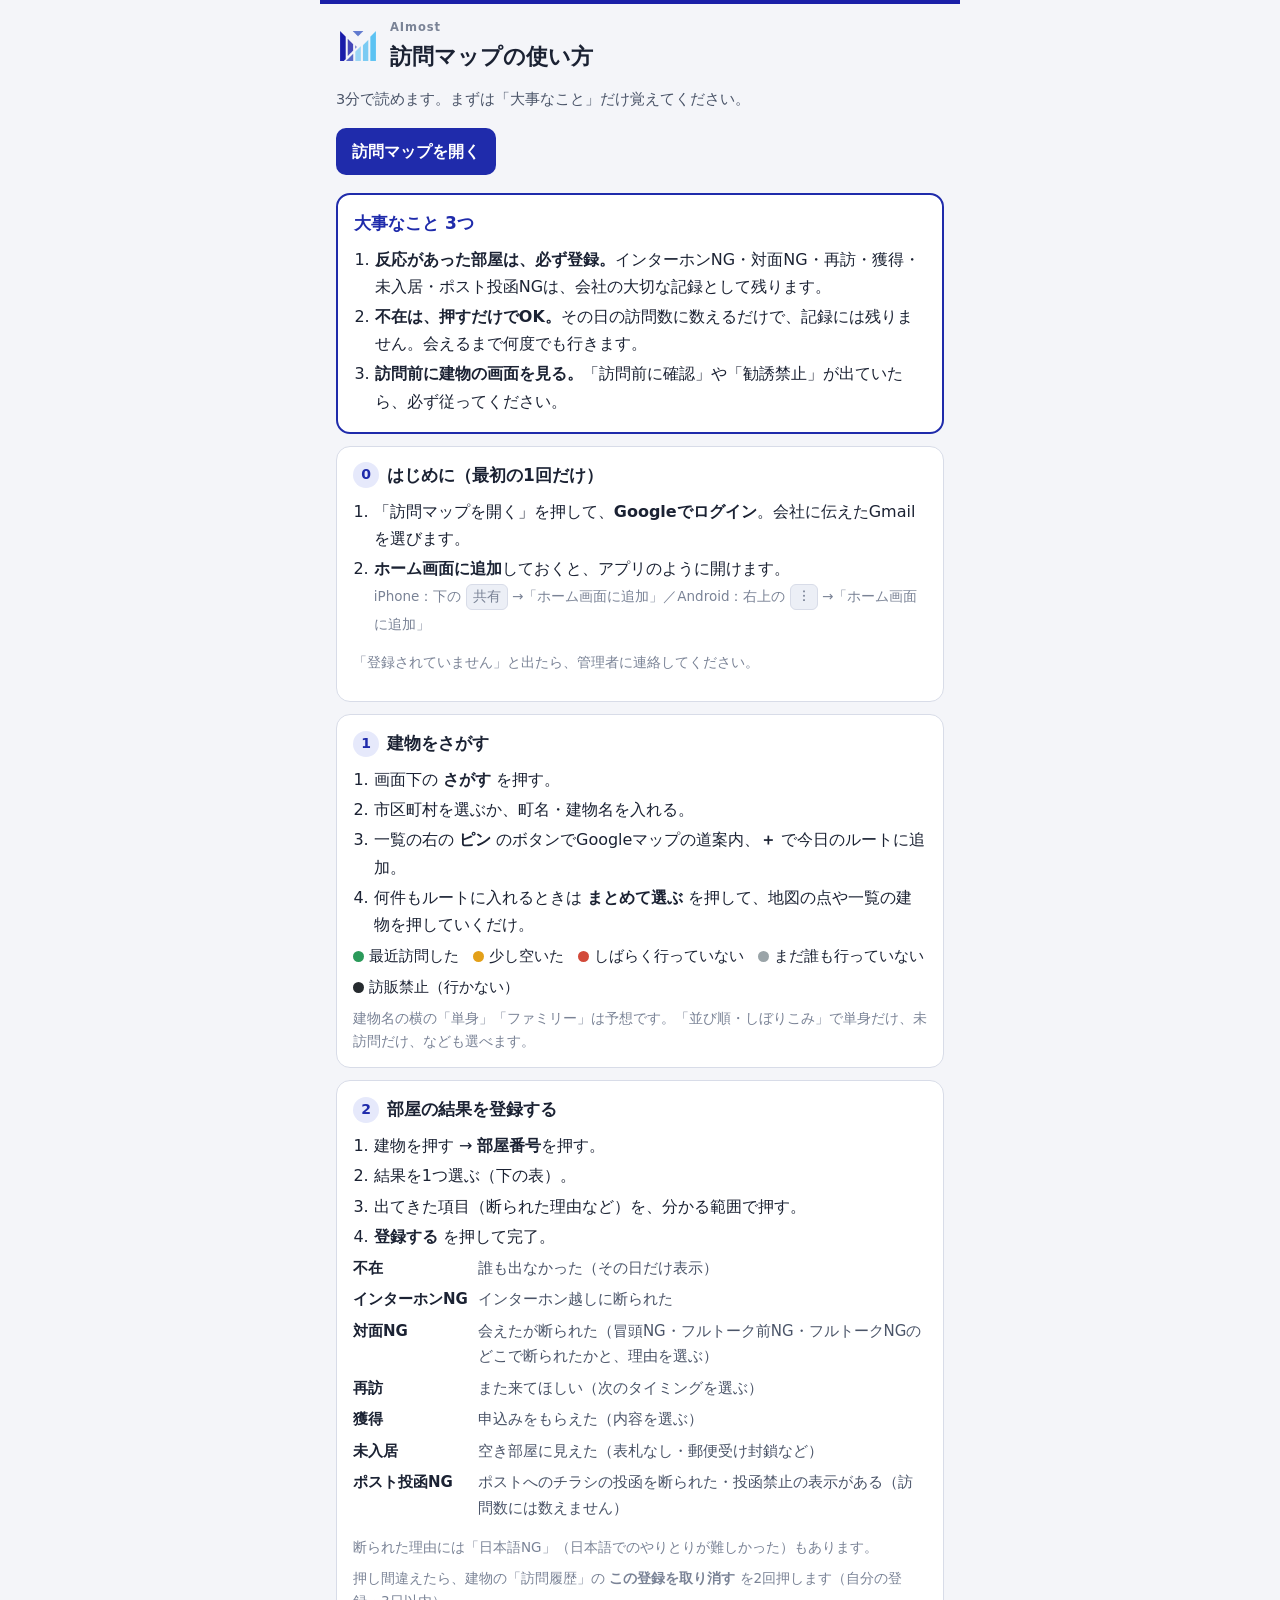
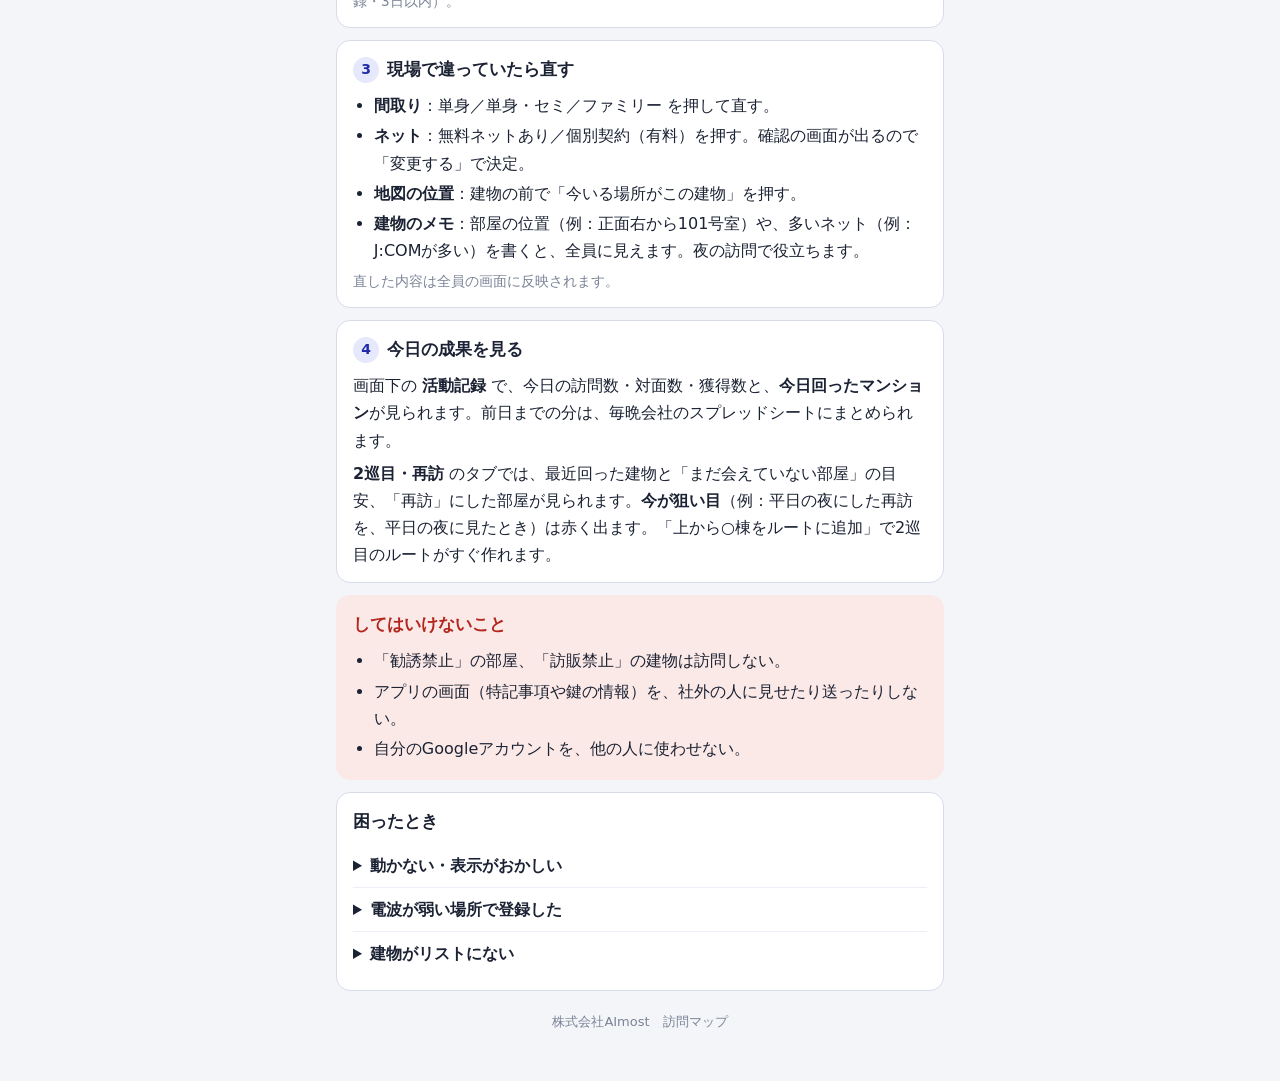
==== commit 5c22ea5c: "対面NGに「どこで断られたか」（冒頭NG・フルトーク前NG・フルトークNG）、活動記録に内訳。差し込みNG・訪問NGの結果ボタンは外す。まとめて選ぶ（地図の点・一覧を押すだけでルートに出し入れ） Co" ====
--- a/guide.html
+++ b/guide.html
@@ -83,6 +83,7 @@
       <li>画面下の <b>さがす</b> を押す。</li>
       <li>市区町村を選ぶか、町名・建物名を入れる。</li>
       <li>一覧の右の <b>ピン</b> のボタンでGoogleマップの道案内、<b>＋</b> で今日のルートに追加。</li>
+      <li>何件もルートに入れるときは <b>まとめて選ぶ</b> を押して、地図の点や一覧の建物を押していくだけ。</li>
     </ol>
     <div class="dots">
       <span><i class="dot" style="background:var(--g)"></i>最近訪問した</span>
@@ -105,9 +106,7 @@
     <dl class="res">
       <dt>不在</dt><dd>誰も出なかった（その日だけ表示）</dd>
       <dt>インターホンNG</dt><dd>インターホン越しに断られた</dd>
-      <dt>対面NG</dt><dd>会えたが断られた</dd>
-      <dt>差し込みNG</dt><dd>ドアへのチラシの差し込みを断られた（理由も選ぶ）</dd>
-      <dt>訪問NG</dt><dd>「もう来ないで」と言われた・訪問お断りの表示がある（理由も選ぶ）</dd>
+      <dt>対面NG</dt><dd>会えたが断られた（冒頭NG・フルトーク前NG・フルトークNGのどこで断られたかと、理由を選ぶ）</dd>
       <dt>再訪</dt><dd>また来てほしい（次のタイミングを選ぶ）</dd>
       <dt>獲得</dt><dd>申込みをもらえた（内容を選ぶ）</dd>
       <dt>未入居</dt><dd>空き部屋に見えた（表札なし・郵便受け封鎖など）</dd>
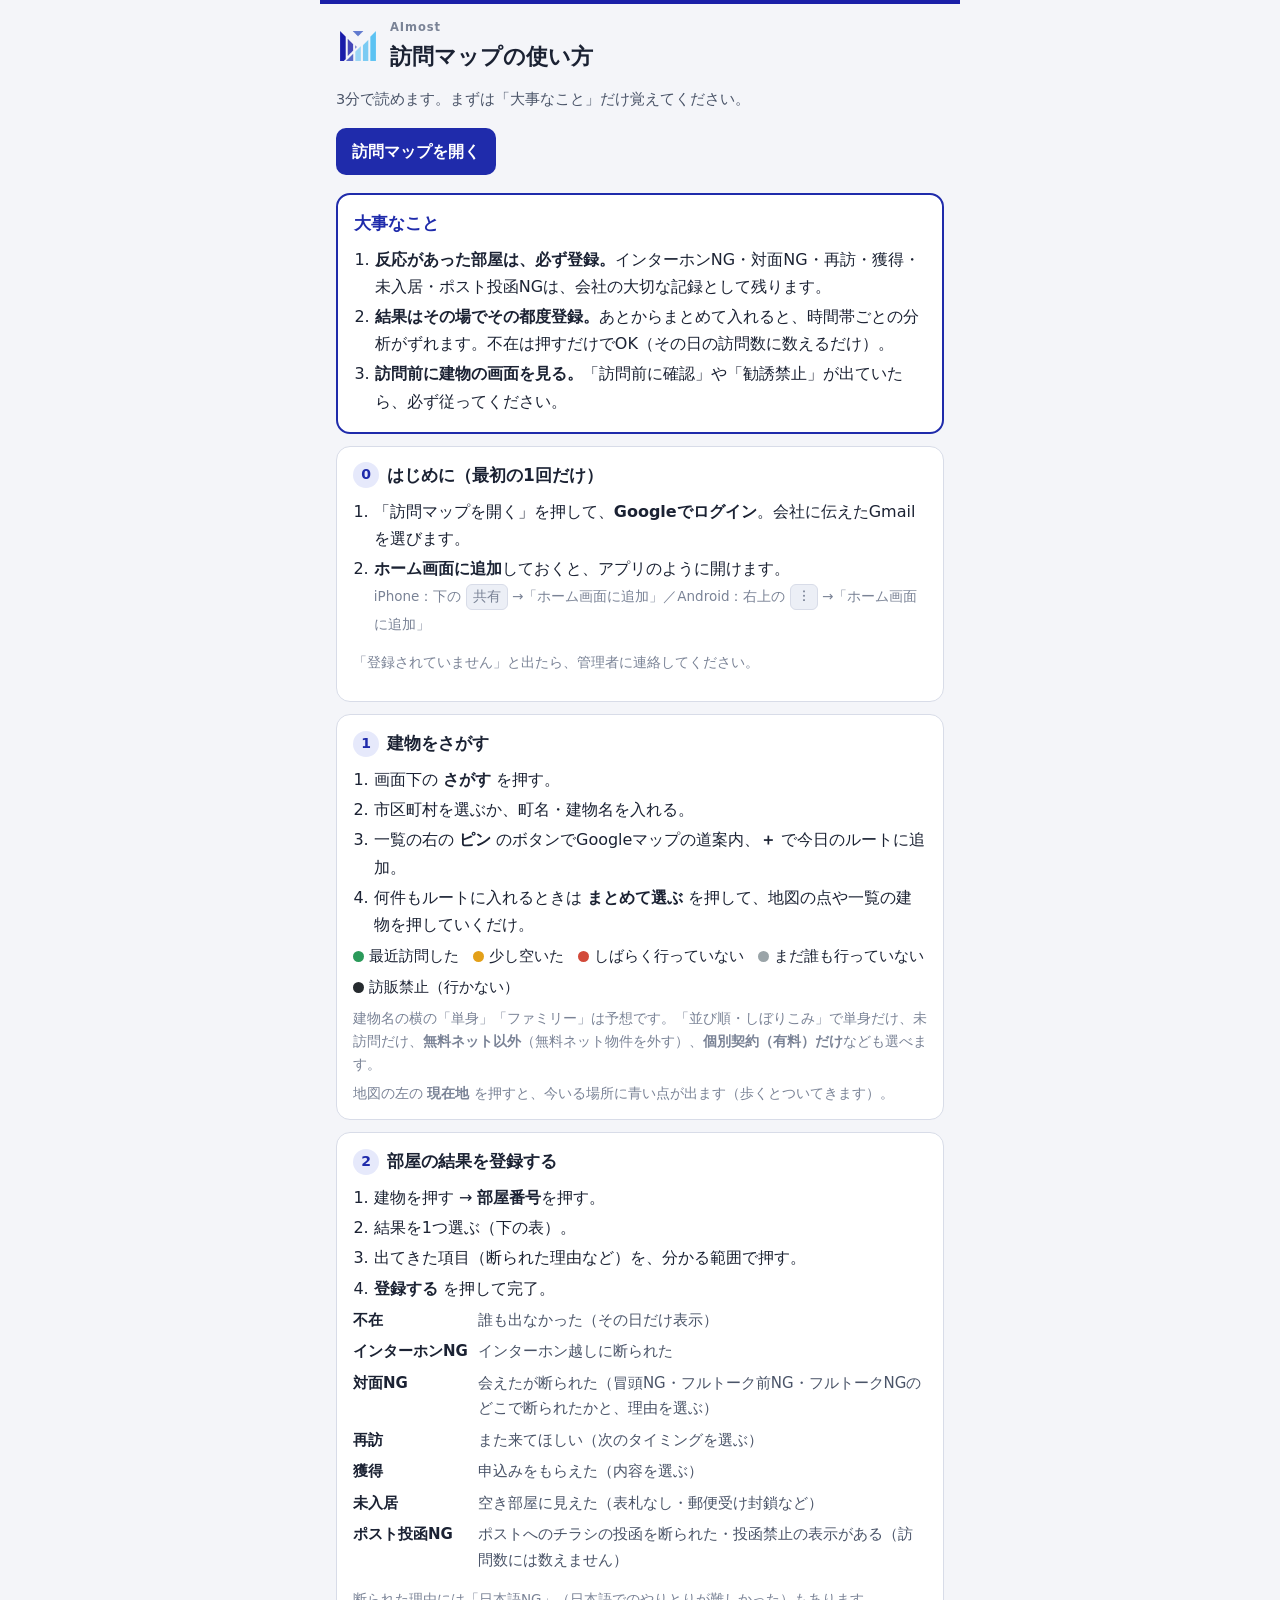
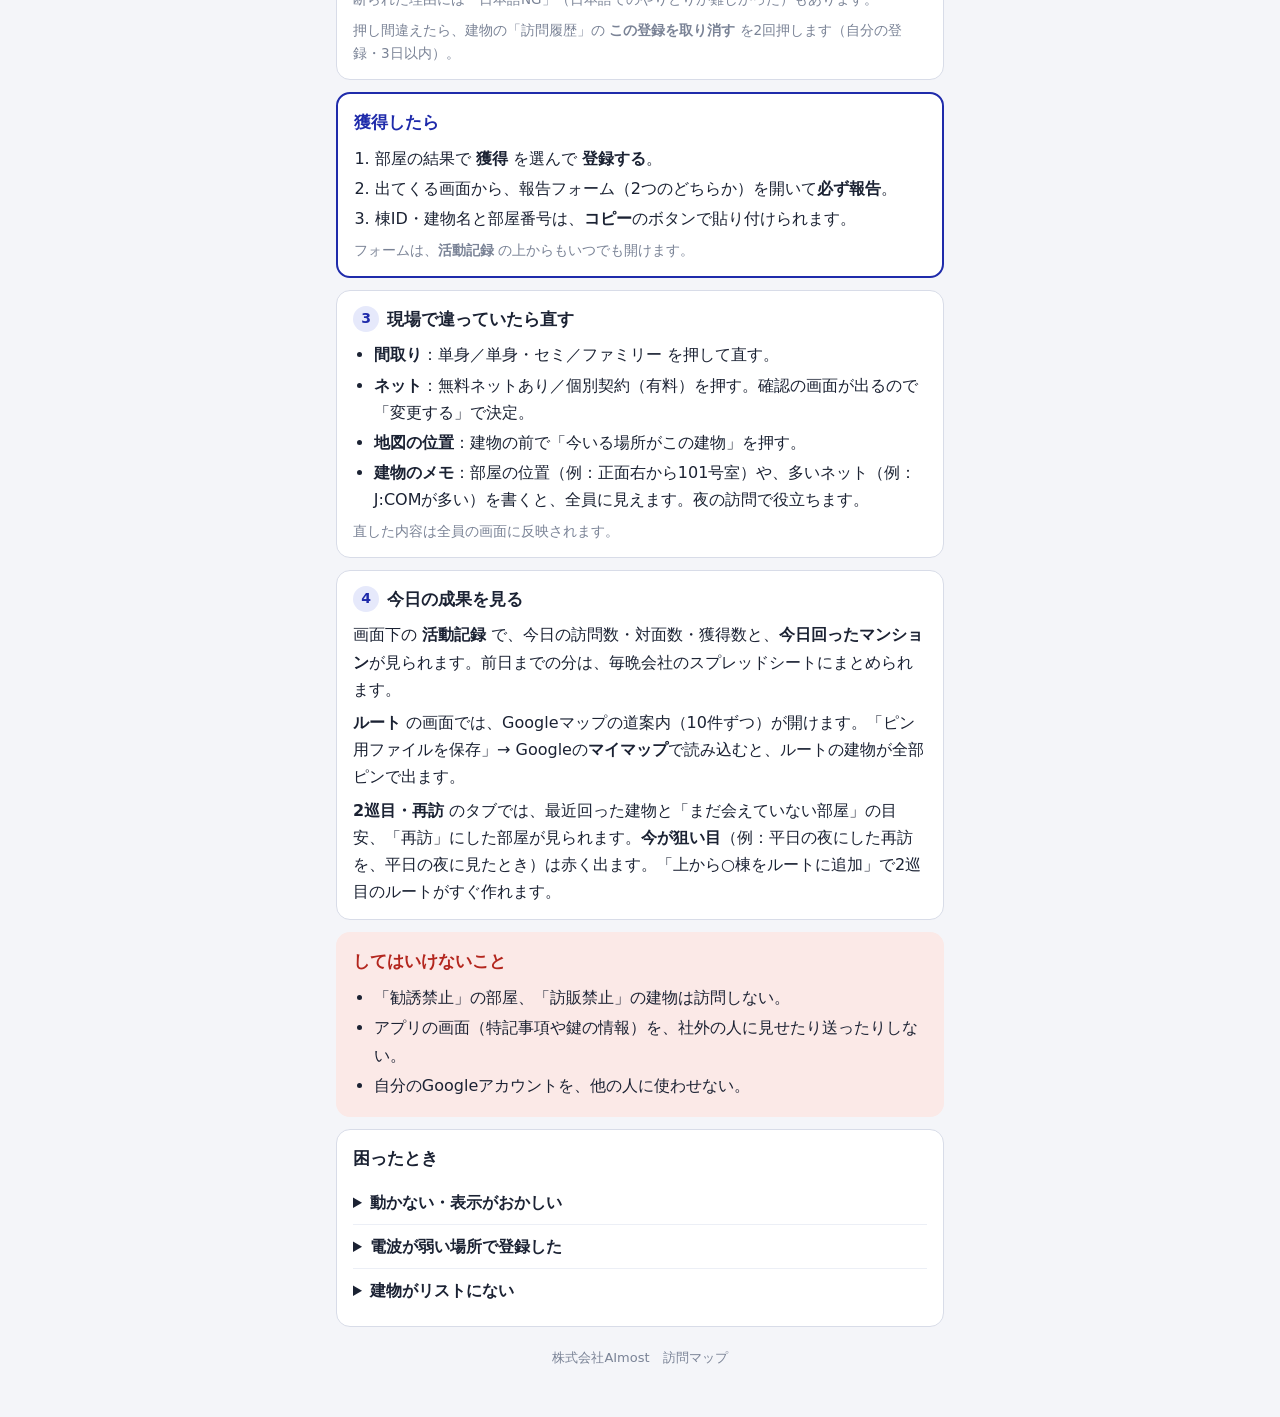
==== commit 72cc3d8c: "使い方：獲得したら（報告フォーム）、しぼりこみ（無料ネット以外・有料だけ）、現在地、マイマップのピン、その場で登録を追記 Co-Authored-By: Claude Opus 5.5 <norepl" ====
--- a/guide.html
+++ b/guide.html
@@ -59,10 +59,11 @@
   <div class="open"><a href="./">訪問マップを開く</a></div>
 
   <section class="card must">
-    <h2>大事なこと 3つ</h2>
+    <h2>大事なこと</h2>
     <ol>
       <li><b>反応があった部屋は、必ず登録。</b>インターホンNG・対面NG・再訪・獲得・未入居・ポスト投函NGは、会社の大切な記録として残ります。</li>
-      <li><b>不在は、押すだけでOK。</b>その日の訪問数に数えるだけで、記録には残りません。会えるまで何度でも行きます。</li>
+      <li><b>結果はその場でその都度登録。</b>あとからまとめて入れると、時間帯ごとの分析がずれます。不在は押すだけでOK（その日の訪問数に数えるだけ）。</li>
+      <li style="display:none"><b>不在は、押すだけでOK。</b>その日の訪問数に数えるだけで、記録には残りません。会えるまで何度でも行きます。</li>
       <li><b>訪問前に建物の画面を見る。</b>「訪問前に確認」や「勧誘禁止」が出ていたら、必ず従ってください。</li>
     </ol>
   </section>
@@ -92,7 +93,8 @@
       <span><i class="dot" style="background:var(--n)"></i>まだ誰も行っていない</span>
       <span><i class="dot" style="background:var(--k)"></i>訪販禁止（行かない）</span>
     </div>
-    <p class="muted" style="margin:8px 0 0">建物名の横の「単身」「ファミリー」は予想です。「並び順・しぼりこみ」で単身だけ、未訪問だけ、なども選べます。</p>
+    <p class="muted" style="margin:8px 0 0">建物名の横の「単身」「ファミリー」は予想です。「並び順・しぼりこみ」で単身だけ、未訪問だけ、<b>無料ネット以外</b>（無料ネット物件を外す）、<b>個別契約（有料）だけ</b>なども選べます。</p>
+    <p class="muted" style="margin:6px 0 0">地図の左の <b>現在地</b> を押すと、今いる場所に青い点が出ます（歩くとついてきます）。</p>
   </section>
 
   <section class="card">
@@ -116,6 +118,16 @@
     <p class="muted" style="margin:8px 0 0">押し間違えたら、建物の「訪問履歴」の <b>この登録を取り消す</b> を2回押します（自分の登録・3日以内）。</p>
   </section>
 
+  <section class="card must">
+    <h2>獲得したら</h2>
+    <ol>
+      <li>部屋の結果で <b>獲得</b> を選んで <b>登録する</b>。</li>
+      <li>出てくる画面から、報告フォーム（2つのどちらか）を開いて<b>必ず報告</b>。</li>
+      <li>棟ID・建物名と部屋番号は、<b>コピー</b>のボタンで貼り付けられます。</li>
+    </ol>
+    <p class="muted" style="margin:6px 0 0">フォームは、<b>活動記録</b> の上からもいつでも開けます。</p>
+  </section>
+
   <section class="card">
     <h2><span class="n">3</span>現場で違っていたら直す</h2>
     <ul>
@@ -130,6 +142,7 @@
   <section class="card">
     <h2><span class="n">4</span>今日の成果を見る</h2>
     <p style="margin:0">画面下の <b>活動記録</b> で、今日の訪問数・対面数・獲得数と、<b>今日回ったマンション</b>が見られます。前日までの分は、毎晩会社のスプレッドシートにまとめられます。</p>
+    <p style="margin:6px 0 0"><b>ルート</b> の画面では、Googleマップの道案内（10件ずつ）が開けます。「ピン用ファイルを保存」→ Googleの<b>マイマップ</b>で読み込むと、ルートの建物が全部ピンで出ます。</p>
     <p style="margin:6px 0 0"><b>2巡目・再訪</b> のタブでは、最近回った建物と「まだ会えていない部屋」の目安、「再訪」にした部屋が見られます。<b>今が狙い目</b>（例：平日の夜にした再訪を、平日の夜に見たとき）は赤く出ます。「上から○棟をルートに追加」で2巡目のルートがすぐ作れます。</p>
   </section>
 
